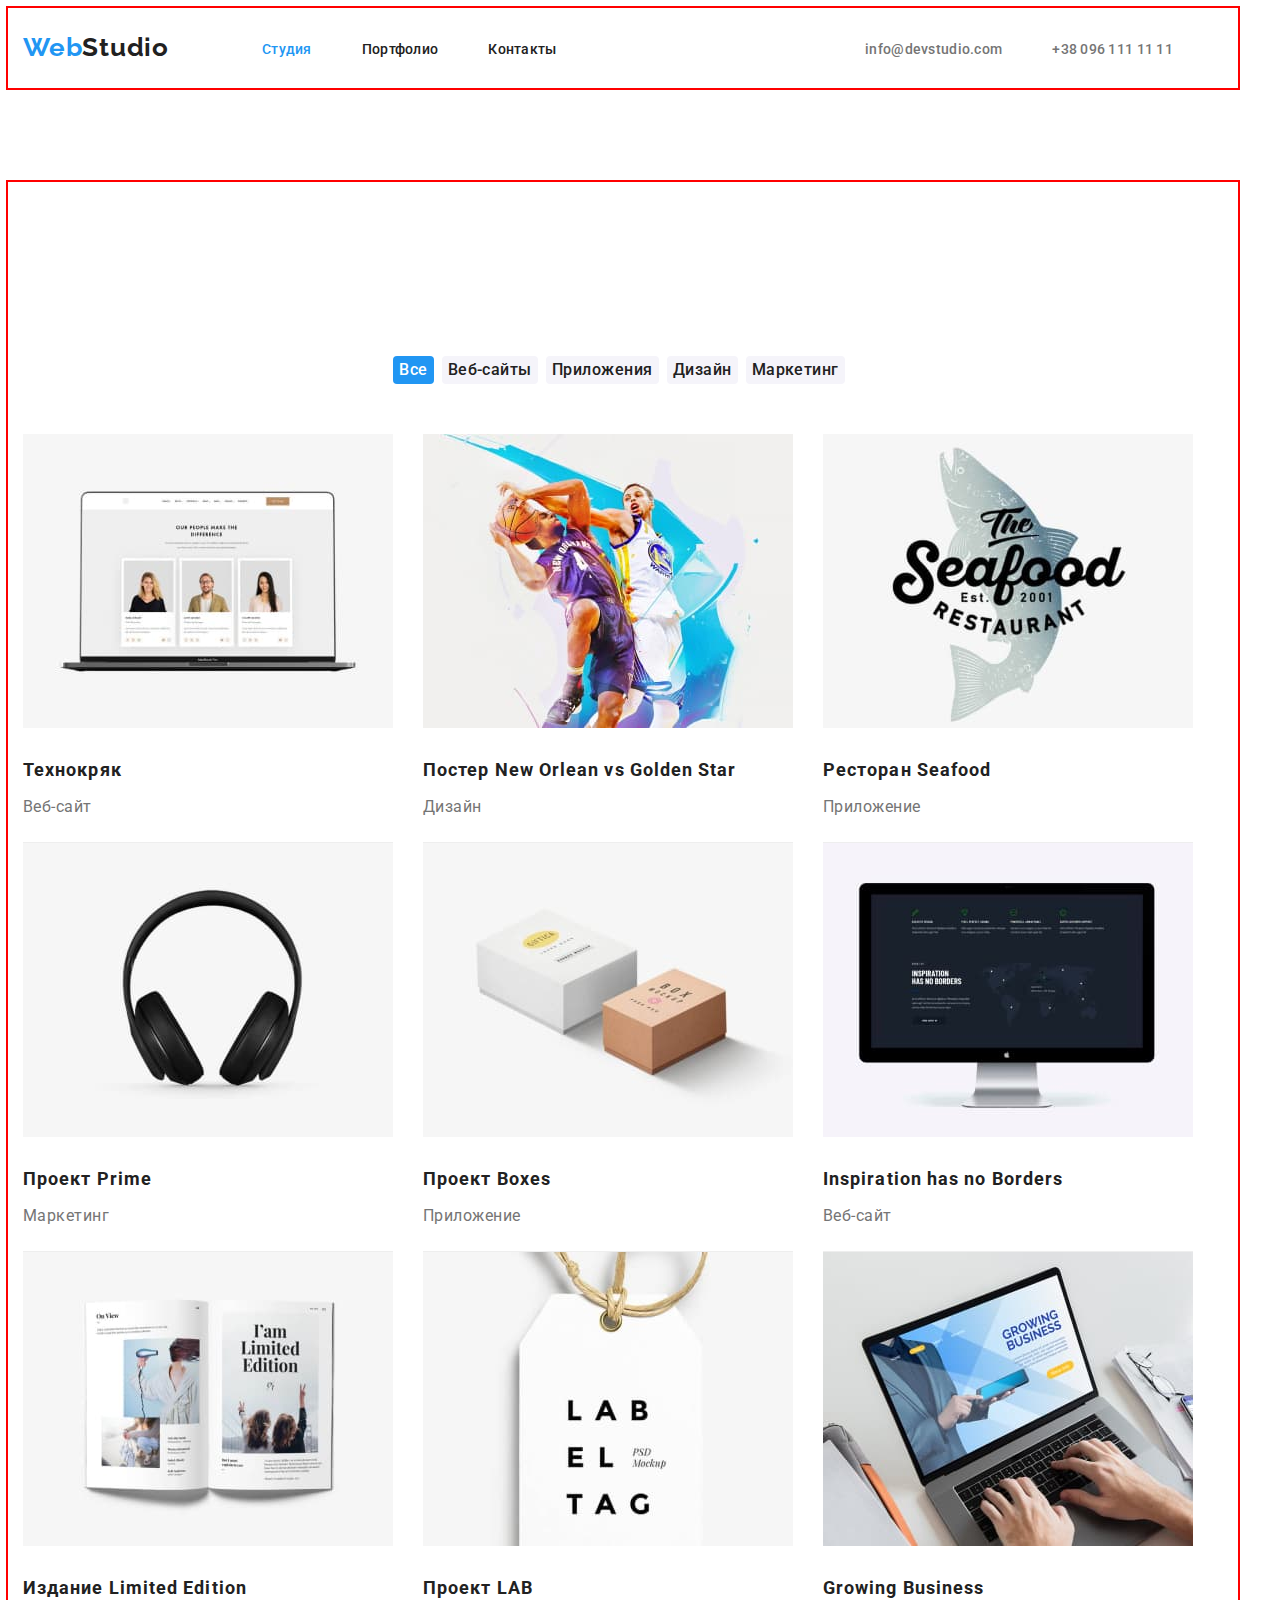
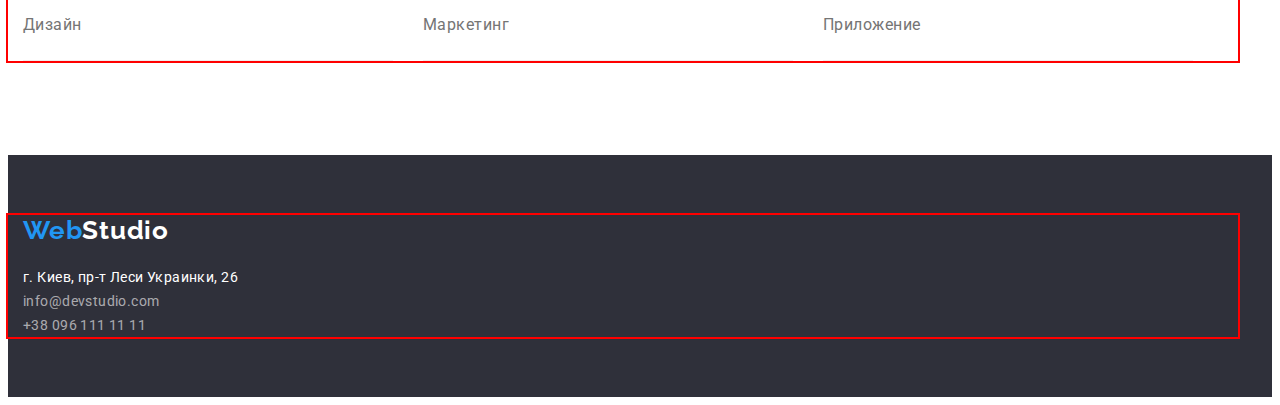
==== portfolio.html @ 837ce67f "hw3" ====
<!DOCTYPE html>
<html lang="ru">
  <head>
    <meta charset="UTF-8" />
    <meta http-equiv="X-UA-Compatible" content="IE=edge" />
    <meta name="viewport" content="width=device-width, initial-scale=1.0" />
    <title>Document</title>
    <link rel="preconnect" href="https://fonts.googleapis.com" />
    <link rel="preconnect" href="https://fonts.gstatic.com" crossorigin />
    <link
      href="https://fonts.googleapis.com/css2?family=Raleway:wght@700&family=Roboto:wght@400;500;700;900&display=swap"
      rel="stylesheet"
    />
    <link
      rel="stylesheet"
      href="https://cdnjs.cloudflare.com/ajax/libs/modern-normalize/1.1.0/modern-normalize.min.css"
      integrity="sha512-wpPYUAdjBVSE4KJnH1VR1HeZfpl1ub8YT/NKx4PuQ5NmX2tKuGu6U/JRp5y+Y8XG2tV+wKQpNHVUX03MfMFn9Q=="
      crossorigin="anonymous"
      referrerpolicy="no-referrer"
    />
    <link rel="stylesheet" href="./css/styles.css" />
  </head>
  <body>
    <header class="header">
      <div class="container header-container">
        <a href="" class="logo"
          >Web<span class="logo-text-header">Studio</span></a
        >
        <nav class="header-navigation">
          <ul class="header-list list">
            <li><a class="header-link nav current" href="">Студия</a></li>
            <li>
              <a class="header-link nav" href="./portfolio.html">Портфолио</a>
            </li>
            <li><a class="header-link nav" href="">Контакты</a></li>
          </ul>
        </nav>
        <div class="header-contacts-wraper">
          <ul class="list header-contacts">
            <li>
              <a class="header-link contact" href="mailto:info@devstudio.com"
                >info@devstudio.com</a
              >
            </li>
            <li>
              <a class="header-link contact" href="tel:+380961111111"
                >+38 096 111 11 11</a
              >
            </li>
          </ul>
        </div>
      </div>
    </header>
    <main>
      <section class="works section">
        <div class="container">
          <h1 class="visually-hidden">Works</h1>
          <ul class="filters-list list">
            <li>
              <button class="filters-btn current-btn" type="button">Все</button>
            </li>
            <li>
              <button class="filters-btn" type="button">Веб-сайты</button>
            </li>
            <li>
              <button class="filters-btn" type="button">Приложения</button>
            </li>
            <li><button class="filters-btn" type="button">Дизайн</button></li>
            <li>
              <button class="filters-btn" type="button">Маркетинг</button>
            </li>
          </ul>
          <ul class="list works-list">
            <li class="works-item">
              <a href="">
                <img
                  src="./images/project1.jpg"
                  alt="работа Технокряк"
                  width="370"
                  height="294"
                />
                <h3 class="works-title">Технокряк</h3>
                <p class="works-title-pre">Веб-сайт</p>
              </a>
            </li>
            <li class="works-item">
              <a href="">
                <img
                  src="./images/project2.jpg"
                  alt="работа Постер New Orlean vs Golden Star"
                  width="370"
                  height="294"
                />
                <h3 class="works-title">Постер New Orlean vs Golden Star</h3>
                <p class="works-title-pre">Дизайн</p>
              </a>
            </li>
            <li class="works-item">
              <a href="">
                <img
                  src="./images/project3.jpg"
                  alt="работа Ресторан Seafood"
                  width="370"
                  height="294"
                />
                <h3 class="works-title">Ресторан Seafood</h3>
                <p class="works-title-pre">Приложение</p>
              </a>
            </li>
            <li class="works-item">
              <a href="">
                <img
                  src="./images/project4.jpg"
                  alt="работа Проект Prime"
                  width="370"
                  height="294"
                />
                <h3 class="works-title">Проект Prime</h3>
                <p class="works-title-pre">Маркетинг</p>
              </a>
            </li>
            <li class="works-item">
              <a href="">
                <img
                  src="./images/project5.jpg"
                  alt="работа Проект Boxes"
                  width="370"
                  height="294"
                />
                <h3 class="works-title">Проект Boxes</h3>
                <p class="works-title-pre">Приложение</p>
              </a>
            </li>
            <li class="works-item">
              <a href="">
                <img
                  src="./images/project6.jpg"
                  alt="работа Inspiration has no Borders"
                  width="370"
                  height="294"
                />
                <h3 class="works-title">Inspiration has no Borders</h3>
                <p class="works-title-pre">Веб-сайт</p>
              </a>
            </li>
            <li class="works-item">
              <a href="">
                <img
                  src="./images/project7.jpg"
                  alt="работа Издание Limited Edition"
                  width="370"
                  height="294"
                />
                <h3 class="works-title">Издание Limited Edition</h3>
                <p class="works-title-pre">Дизайн</p>
              </a>
            </li>
            <li class="works-item">
              <a href="">
                <img
                  src="./images/project8.jpg"
                  alt="работа Проект LAB"
                  width="370"
                  height="294"
                />
                <h3 class="works-title">Проект LAB</h3>
                <p class="works-title-pre">Маркетинг</p>
              </a>
            </li>
            <li class="works-item">
              <a href="">
                <img
                  src="./images/project9.jpg"
                  alt="работа Growing Business"
                  width="370"
                  height="294"
                />
                <h3 class="works-title">Growing Business</h3>
                <p class="works-title-pre">Приложение</p>
              </a>
            </li>
          </ul>
        </div>
      </section>
    </main>
    <footer class="footer">
      <div class="container">
        <a class="logo footer-logo" href="./index.html"
          >Web<span class="logo-text-footer">Studio</span></a
        >
        <address class="footer-list">
          <ul class="list">
            <li>
              <a
                class="footer-address"
                href="https://goo.gl/maps/Gs2r9fRiEiPHx9m86"
                >г. Киев, пр-т Леси Украинки, 26</a
              >
            </li>
            <li>
              <a
                class="footer-address contacts"
                href="mailto:info@devstudio.com"
                >info@devstudio.com</a
              >
            </li>
            <li>
              <a class="footer-address contacts" href="tel:+380961111111"
                >+38 096 111 11 11</a
              >
            </li>
          </ul>
        </address>
      </div>
    </footer>
  </body>
</html>
---- css/styles.css ----
:root {
  --text-color-major-white: #ffffff;
  --text-color-major-dark: #212121;
  --text-color-grey: #757575;
  --accent-color: #2196f3;
  --logo-color-blue: #2196f3;
  --bg-black-color: #2f303a;
  --bg-pepel-color: #f5f4fa;
  --transparent-grey-color: rgba(255, 255, 255, 0.6);
  --button-blue-color: #188ce8;
}

p,
h1,
h2,
h3,
h4,
h5,
h6 {
  margin: 0;
}

ul {
  margin: 0;
  padding: 0;
}

body {
  font-family: "Roboto", sans-serif;
  background-color: var(--text-color-major-white);
}

a {
  text-decoration: none;
}

.list {
  list-style: none;
}

.container {
  width: 1200px;
  padding-left: 15px;
  padding-right: 15px;
  margin: 0, auto;
  outline: 2px solid red;
}

.section {
  padding-top: 94px;
  padding-bottom: 94px;
}

.visually-hidden {
  position: absolute;
  white-space: nowrap;
  width: 1px;
  height: 1px;
  overflow: hidden;
  border: 0;
  padding: 0;
  clip: rect(0 0 0 0);
  clip-path: inset(50%);
  margin: -1px;
}
.title-text-second {
  font-weight: 700;
  font-size: 36px;
  line-height: calc(42 / 36);
  text-align: center;
  letter-spacing: 0.03em;
  color: var(--text-color-major-dark);
}

/*-------- HEADER --------*/

.logo {
  font-family: "Raleway", sans-serif;
  font-weight: bold;
  font-size: 26px;
  line-height: calc(31 / 26);
  letter-spacing: 0.03em;
  color: var(--accent-color);
  padding-top: 24px;
  padding-bottom: 25px;
  margin-right: 93px;
}
.logo-text-header {
  color: var(--text-color-major-dark);
}
.header-container {
  display: flex;
}
.header-navigation {
  display: flex;
  align-items: center;
}
.header-list {
  display: flex;
}
.header-contacts {
  display: flex;
  align-items: center;
}
.header-contacts-wraper {
  display: flex;
  margin-left: auto;
}
.header-link {
  font-weight: 500;
  font-size: 14px;
  line-height: calc(16 / 14);
  letter-spacing: 0.02em;
  padding-top: 32px;
  padding-bottom: 32px;
  margin-right: 50px;
}
.nav {
  color: var(--text-color-major-dark);
}
.current {
  color: var(--accent-color);
}
.contact {
  color: var(--text-color-grey);
}
.header-link:hover,
.header-link:focus {
  color: var(--accent-color);
}

/*-------- MAIN --------*/

/* hero */
.hero {
  background-color: var(--bg-black-color);
  /* padding: 200px 452px 280px 452px; */
}
.hero-title {
  font-weight: 900;
  font-size: 44px;
  line-height: 1.36;
  text-align: center;
  letter-spacing: 0.06em;
  text-transform: uppercase;
  color: var(--text-color-major-white);
  margin-bottom: 30px;
  width: 696px;
  /* margin: 0, auto; */
}
.hero-button {
  font-family: inherit;
  font-weight: 700;
  font-size: 16px;
  line-height: 1.87;
  text-align: center;
  letter-spacing: 0.06em;
  color: var(--text-color-major-white);
  background-color: var(--accent-color);
  cursor: pointer;
  border: 0;
  border-radius: 4px;
  /* margin: 0, auto; */
}
.hero-button:hover,
.hero-button:focus {
  background-color: var(--button-blue-color);
}

/* Features */
.features-list {
  display: flex;
}
.features-item + .features-item {
  margin-left: 30px;
}
.features-title {
  font-weight: 700;
  font-size: 14px;
  line-height: calc(16 / 14);
  letter-spacing: 0.03em;
  text-transform: uppercase;
  color: var(--text-color-major-dark);
  margin-bottom: 10px;
}
.features-description {
  font-size: 14px;
  line-height: 1.71;
  letter-spacing: 0.03em;
  color: var(--text-color-grey);
}
/* presentation */
.presentation-title {
  margin-bottom: 50px;
}
.presentation-list {
  display: flex;
  align-items: flex-start;
}
.presentation-item + .presentation-item {
  margin-left: 30px;
}

/* team */
.team {
  background-color: var(--bg-pepel-color);
}
.team-title {
  margin-bottom: 50px;
}
.team-list {
  background-color: var(--text-color-major-white);
  display: flex;
  margin-left: -30px;
}
.team-item {
  width: calc(100% / 4 -30px);
  margin-left: 30px;
}
.team-employee {
  font-weight: 500;
  font-size: 16px;
  line-height: calc(19 / 16);
  text-align: center;
  letter-spacing: 0.03em;
  color: var(--text-color-major-dark);
  margin-top: 30px;
}
.team-role {
  font-size: 16px;
  line-height: calc(19 / 16);
  text-align: center;
  letter-spacing: 0.03em;
  color: var(--text-color-grey);
  margin-top: 10px;
  /* margin-bottom: 30px; */
}

/*-------- FOOTER --------*/
.footer {
  background-color: var(--bg-black-color);
  padding-top: 60px;
  padding-bottom: 60px;
}
.logo-text-footer {
  color: var(--text-color-major-white);
}
.footer-list {
  margin-top: 20px;
}
.footer-address {
  font-style: normal;
  font-weight: 400;
  font-size: 14px;
  line-height: 1.71;
  letter-spacing: 0.03em;
  color: var(--text-color-major-white);
  margin-top: 9px;
}
.contacts {
  color: var(--transparent-grey-color);
}
.footer-address:hover,
.footer-address:focus {
  color: var(--accent-color);
}

/*-------- PORTFOLIO --------*/
/* filters */
.filters-list {
  display: flex;
  justify-content: center;
}
.filters-btn {
  font-family: "Roboto", sans-serif;
  font-weight: 500;
  font-size: 16px;
  line-height: 1.62;
  text-align: center;
  letter-spacing: 0.03em;
  color: var(--text-color-major-dark);
  background-color: var(--bg-pepel-color);
  cursor: pointer;
  border: 0;
  border-radius: 4px;
  margin-top: 174px;
}
.filters-btn {
  margin-right: 8px;
  margin-bottom: 50px;
}
.current-btn {
  background-color: var(--logo-color-blue);
  color: var(--text-color-major-white);
}
.filters-btn:hover,
.filters-btn:focus {
  color: var(--text-color-major-white);
  background-color: var(--accent-color);
}
/* works */
.works-list {
  display: flex;
  margin-left: -30px;
  flex-wrap: wrap;
}
.works-item {
  width: calc(100% / 3 -30px);
  margin-left: 30px;
  border-bottom: 1px solid #eeeeee;
}
.works-title {
  font-weight: 700;
  font-size: 18px;
  line-height: 2;
  letter-spacing: 0.06em;
  color: var(--text-color-major-dark);
  margin-top: 20px;
}
.works-title-pre {
  font-size: 16px;
  line-height: 1.87;
  letter-spacing: 0.03em;
  color: var(--text-color-grey);
  margin-top: 4px;
  margin-bottom: 20px;
}
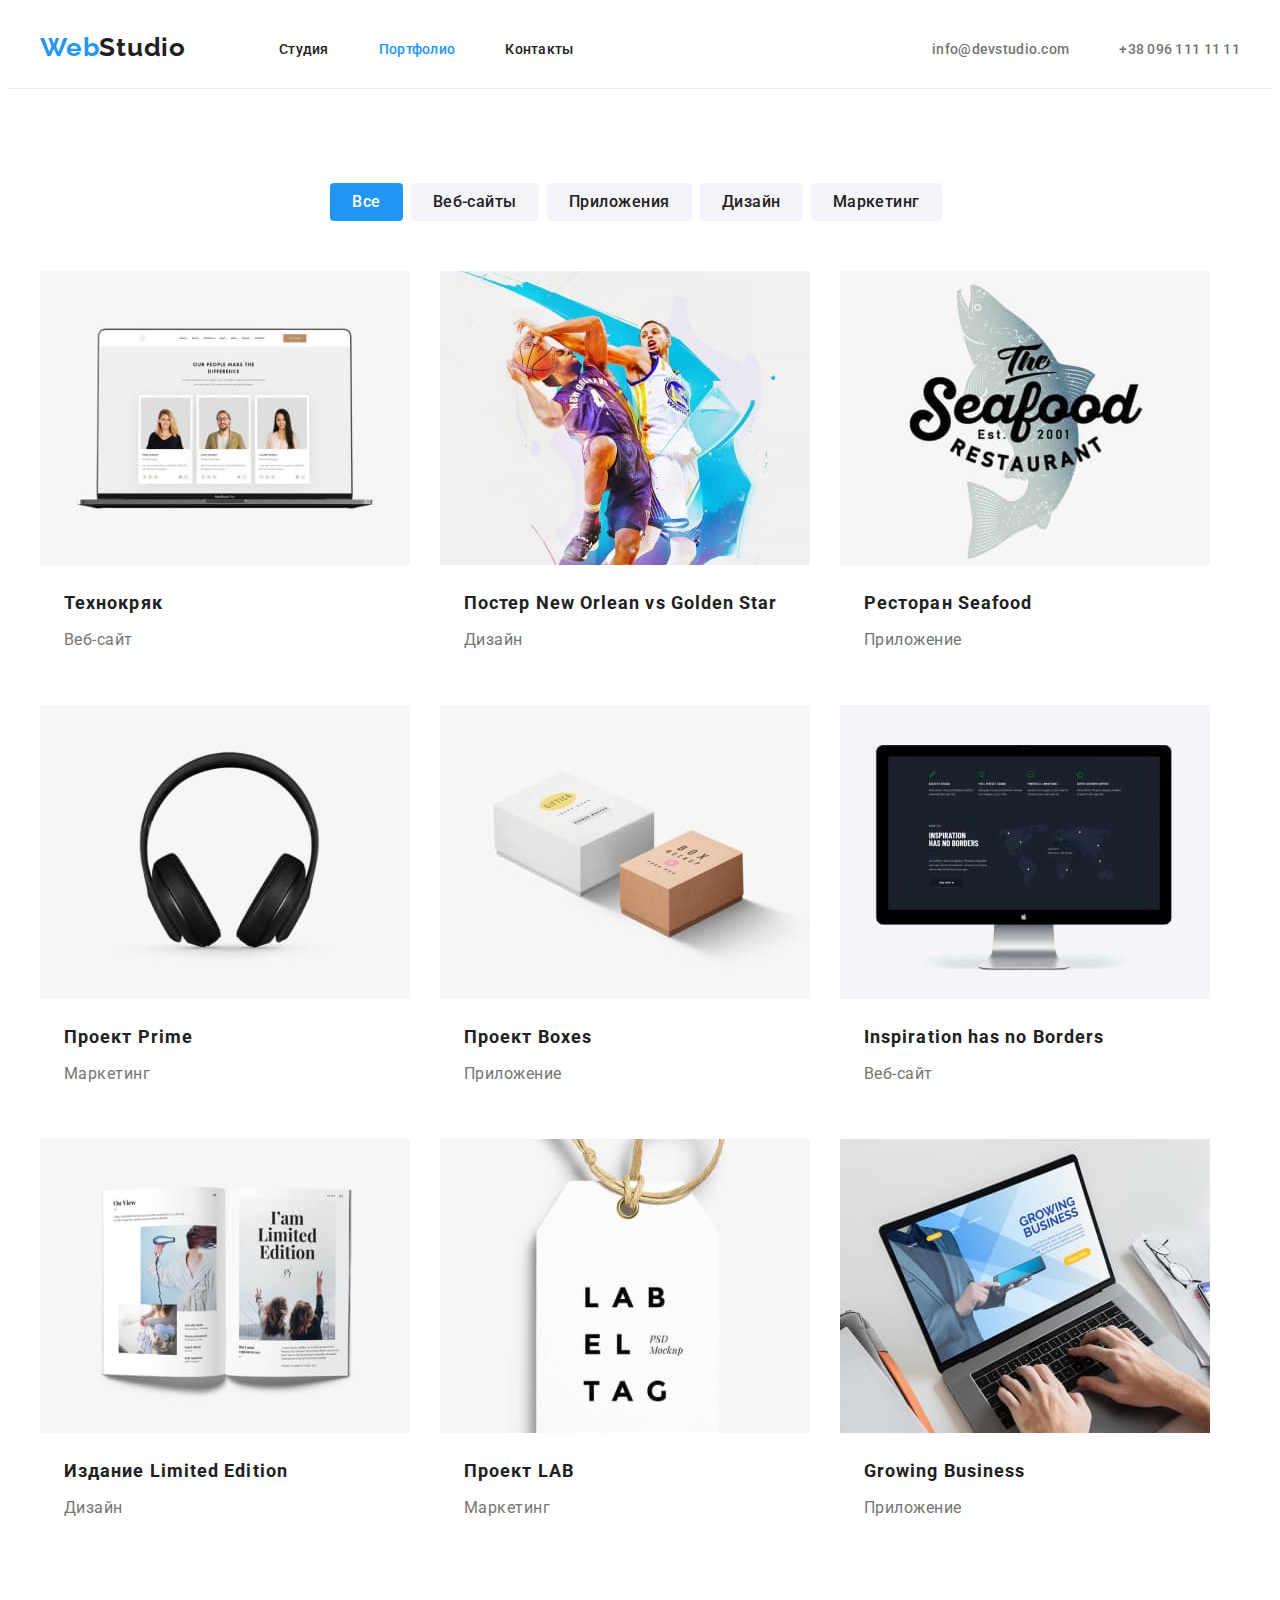
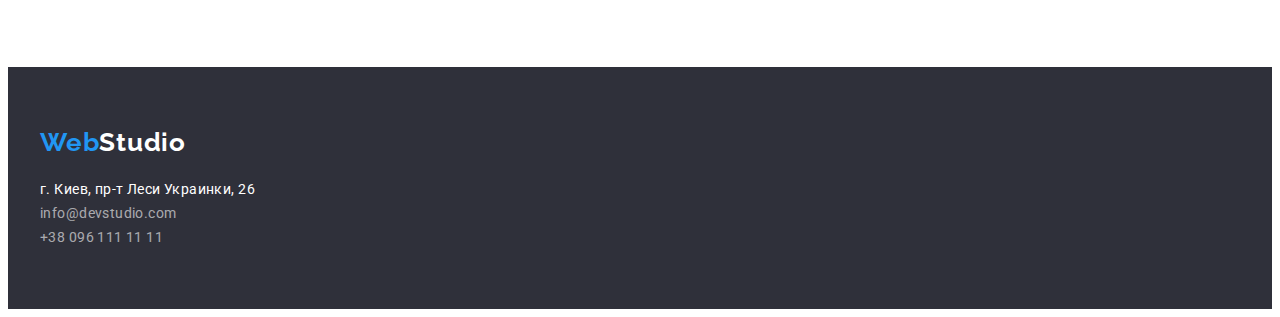
==== commit 9f405576: "corrections after checking" ====
--- a/portfolio.html
+++ b/portfolio.html
@@ -28,16 +28,22 @@
         >
         <nav class="header-navigation">
           <ul class="header-list list">
-            <li><a class="header-link nav current" href="">Студия</a></li>
-            <li>
-              <a class="header-link nav" href="./portfolio.html">Портфолио</a>
-            </li>
-            <li><a class="header-link nav" href="">Контакты</a></li>
+            <li class="item">
+              <a class="header-link nav" href="./index.html">Студия</a>
+            </li>
+            <li class="item">
+              <a class="header-link nav current" href="./portfolio.html"
+                >Портфолио</a
+              >
+            </li>
+            <li class="item">
+              <a class="header-link nav" href="">Контакты</a>
+            </li>
           </ul>
         </nav>
         <div class="header-contacts-wraper">
           <ul class="list header-contacts">
-            <li>
+            <li class="item">
               <a class="header-link contact" href="mailto:info@devstudio.com"
                 >info@devstudio.com</a
               >
@@ -79,8 +85,10 @@
                   width="370"
                   height="294"
                 />
-                <h3 class="works-title">Технокряк</h3>
-                <p class="works-title-pre">Веб-сайт</p>
+                <div class="description-work">
+                  <h3 class="works-title">Технокряк</h3>
+                  <p class="works-title-pre">Веб-сайт</p>
+                </div>
               </a>
             </li>
             <li class="works-item">
@@ -91,8 +99,10 @@
                   width="370"
                   height="294"
                 />
-                <h3 class="works-title">Постер New Orlean vs Golden Star</h3>
-                <p class="works-title-pre">Дизайн</p>
+                <div class="description-work">
+                  <h3 class="works-title">Постер New Orlean vs Golden Star</h3>
+                  <p class="works-title-pre">Дизайн</p>
+                </div>
               </a>
             </li>
             <li class="works-item">
@@ -103,8 +113,10 @@
                   width="370"
                   height="294"
                 />
-                <h3 class="works-title">Ресторан Seafood</h3>
-                <p class="works-title-pre">Приложение</p>
+                <div class="description-work">
+                  <h3 class="works-title">Ресторан Seafood</h3>
+                  <p class="works-title-pre">Приложение</p>
+                </div>
               </a>
             </li>
             <li class="works-item">
@@ -115,8 +127,10 @@
                   width="370"
                   height="294"
                 />
-                <h3 class="works-title">Проект Prime</h3>
-                <p class="works-title-pre">Маркетинг</p>
+                <div class="description-work">
+                  <h3 class="works-title">Проект Prime</h3>
+                  <p class="works-title-pre">Маркетинг</p>
+                </div>
               </a>
             </li>
             <li class="works-item">
@@ -127,8 +141,10 @@
                   width="370"
                   height="294"
                 />
-                <h3 class="works-title">Проект Boxes</h3>
-                <p class="works-title-pre">Приложение</p>
+                <div class="description-work">
+                  <h3 class="works-title">Проект Boxes</h3>
+                  <p class="works-title-pre">Приложение</p>
+                </div>
               </a>
             </li>
             <li class="works-item">
@@ -139,8 +155,10 @@
                   width="370"
                   height="294"
                 />
-                <h3 class="works-title">Inspiration has no Borders</h3>
-                <p class="works-title-pre">Веб-сайт</p>
+                <div class="description-work">
+                  <h3 class="works-title">Inspiration has no Borders</h3>
+                  <p class="works-title-pre">Веб-сайт</p>
+                </div>
               </a>
             </li>
             <li class="works-item">
@@ -151,8 +169,10 @@
                   width="370"
                   height="294"
                 />
-                <h3 class="works-title">Издание Limited Edition</h3>
-                <p class="works-title-pre">Дизайн</p>
+                <div class="description-work">
+                  <h3 class="works-title">Издание Limited Edition</h3>
+                  <p class="works-title-pre">Дизайн</p>
+                </div>
               </a>
             </li>
             <li class="works-item">
@@ -163,8 +183,10 @@
                   width="370"
                   height="294"
                 />
-                <h3 class="works-title">Проект LAB</h3>
-                <p class="works-title-pre">Маркетинг</p>
+                <div class="description-work">
+                  <h3 class="works-title">Проект LAB</h3>
+                  <p class="works-title-pre">Маркетинг</p>
+                </div>
               </a>
             </li>
             <li class="works-item">
@@ -175,8 +197,10 @@
                   width="370"
                   height="294"
                 />
-                <h3 class="works-title">Growing Business</h3>
-                <p class="works-title-pre">Приложение</p>
+                <div class="description-work">
+                  <h3 class="works-title">Growing Business</h3>
+                  <p class="works-title-pre">Приложение</p>
+                </div>
               </a>
             </li>
           </ul>
--- a/css/styles.css
+++ b/css/styles.css
@@ -25,6 +25,12 @@
   padding: 0;
 }
 
+img {
+  display: block;
+  max-width: 100%;
+  height: auto;
+}
+
 body {
   font-family: "Roboto", sans-serif;
   background-color: var(--text-color-major-white);
@@ -42,8 +48,7 @@
   width: 1200px;
   padding-left: 15px;
   padding-right: 15px;
-  margin: 0, auto;
-  outline: 2px solid red;
+  margin: 0 auto;
 }
 
 .section {
@@ -73,7 +78,9 @@
 }
 
 /*-------- HEADER --------*/
-
+.header {
+  border-bottom: 1px solid #ececec;
+}
 .logo {
   font-family: "Raleway", sans-serif;
   font-weight: bold;
@@ -90,17 +97,17 @@
 }
 .header-container {
   display: flex;
-}
-.header-navigation {
-  display: flex;
   align-items: center;
 }
+/* .header-navigation {
+  display: flex;
+  align-items: center;
+} */
 .header-list {
   display: flex;
 }
 .header-contacts {
   display: flex;
-  align-items: center;
 }
 .header-contacts-wraper {
   display: flex;
@@ -113,6 +120,9 @@
   letter-spacing: 0.02em;
   padding-top: 32px;
   padding-bottom: 32px;
+  /* margin-right: 50px; */
+}
+.item {
   margin-right: 50px;
 }
 .nav {
@@ -134,7 +144,8 @@
 /* hero */
 .hero {
   background-color: var(--bg-black-color);
-  /* padding: 200px 452px 280px 452px; */
+  padding: 200px;
+  text-align: center;
 }
 .hero-title {
   font-weight: 900;
@@ -144,9 +155,9 @@
   letter-spacing: 0.06em;
   text-transform: uppercase;
   color: var(--text-color-major-white);
-  margin-bottom: 30px;
   width: 696px;
-  /* margin: 0, auto; */
+  margin: 0 auto;
+  /* margin-bottom: 30px; */
 }
 .hero-button {
   font-family: inherit;
@@ -160,7 +171,8 @@
   cursor: pointer;
   border: 0;
   border-radius: 4px;
-  /* margin: 0, auto; */
+  padding: 10px 32px;
+  margin-top: 30px;
 }
 .hero-button:hover,
 .hero-button:focus {
@@ -168,8 +180,14 @@
 }
 
 /* Features */
+.features-container {
+  padding-top: 0;
+}
 .features-list {
   display: flex;
+}
+.features-item {
+  min-width: 270px;
 }
 .features-item + .features-item {
   margin-left: 30px;
@@ -195,7 +213,7 @@
 }
 .presentation-list {
   display: flex;
-  align-items: flex-start;
+  /* align-items: flex-start; */
 }
 .presentation-item + .presentation-item {
   margin-left: 30px;
@@ -209,14 +227,18 @@
   margin-bottom: 50px;
 }
 .team-list {
+  display: flex;
+  /* margin-left: -30px; */
+}
+.team-item {
   background-color: var(--text-color-major-white);
-  display: flex;
-  margin-left: -30px;
-}
-.team-item {
-  width: calc(100% / 4 -30px);
+  width: calc(100% / 4);
   margin-left: 30px;
 }
+.team-item:first-child {
+  margin-left: 0;
+}
+
 .team-employee {
   font-weight: 500;
   font-size: 16px;
@@ -224,7 +246,7 @@
   text-align: center;
   letter-spacing: 0.03em;
   color: var(--text-color-major-dark);
-  margin-top: 30px;
+  margin-bottom: 10px;
 }
 .team-role {
   font-size: 16px;
@@ -232,8 +254,11 @@
   text-align: center;
   letter-spacing: 0.03em;
   color: var(--text-color-grey);
-  margin-top: 10px;
+  /* margin-top: 10px; */
   /* margin-bottom: 30px; */
+}
+.description-cart {
+  padding: 30px 0px;
 }
 
 /*-------- FOOTER --------*/
@@ -242,6 +267,13 @@
   padding-top: 60px;
   padding-bottom: 60px;
 }
+.footer-logo {
+  display: block;
+  margin-right: 0;
+  margin-bottom: 20px;
+  padding: 0;
+}
+
 .logo-text-footer {
   color: var(--text-color-major-white);
 }
@@ -270,6 +302,7 @@
 .filters-list {
   display: flex;
   justify-content: center;
+  margin-bottom: 50px;
 }
 .filters-btn {
   font-family: "Roboto", sans-serif;
@@ -283,12 +316,10 @@
   cursor: pointer;
   border: 0;
   border-radius: 4px;
-  margin-top: 174px;
-}
-.filters-btn {
+  padding: 6px 22px;
   margin-right: 8px;
-  margin-bottom: 50px;
-}
+}
+
 .current-btn {
   background-color: var(--logo-color-blue);
   color: var(--text-color-major-white);
@@ -301,13 +332,17 @@
 /* works */
 .works-list {
   display: flex;
-  margin-left: -30px;
   flex-wrap: wrap;
 }
 .works-item {
-  width: calc(100% / 3 -30px);
   margin-left: 30px;
-  border-bottom: 1px solid #eeeeee;
+  margin-bottom: 30px;
+}
+.works-item:nth-child(3n + 1) {
+  margin-left: 0;
+}
+.description-work {
+  padding: 20px 24px;
 }
 .works-title {
   font-weight: 700;
@@ -315,13 +350,11 @@
   line-height: 2;
   letter-spacing: 0.06em;
   color: var(--text-color-major-dark);
-  margin-top: 20px;
+  margin-bottom: 4px;
 }
 .works-title-pre {
   font-size: 16px;
   line-height: 1.87;
   letter-spacing: 0.03em;
   color: var(--text-color-grey);
-  margin-top: 4px;
-  margin-bottom: 20px;
-}
+}
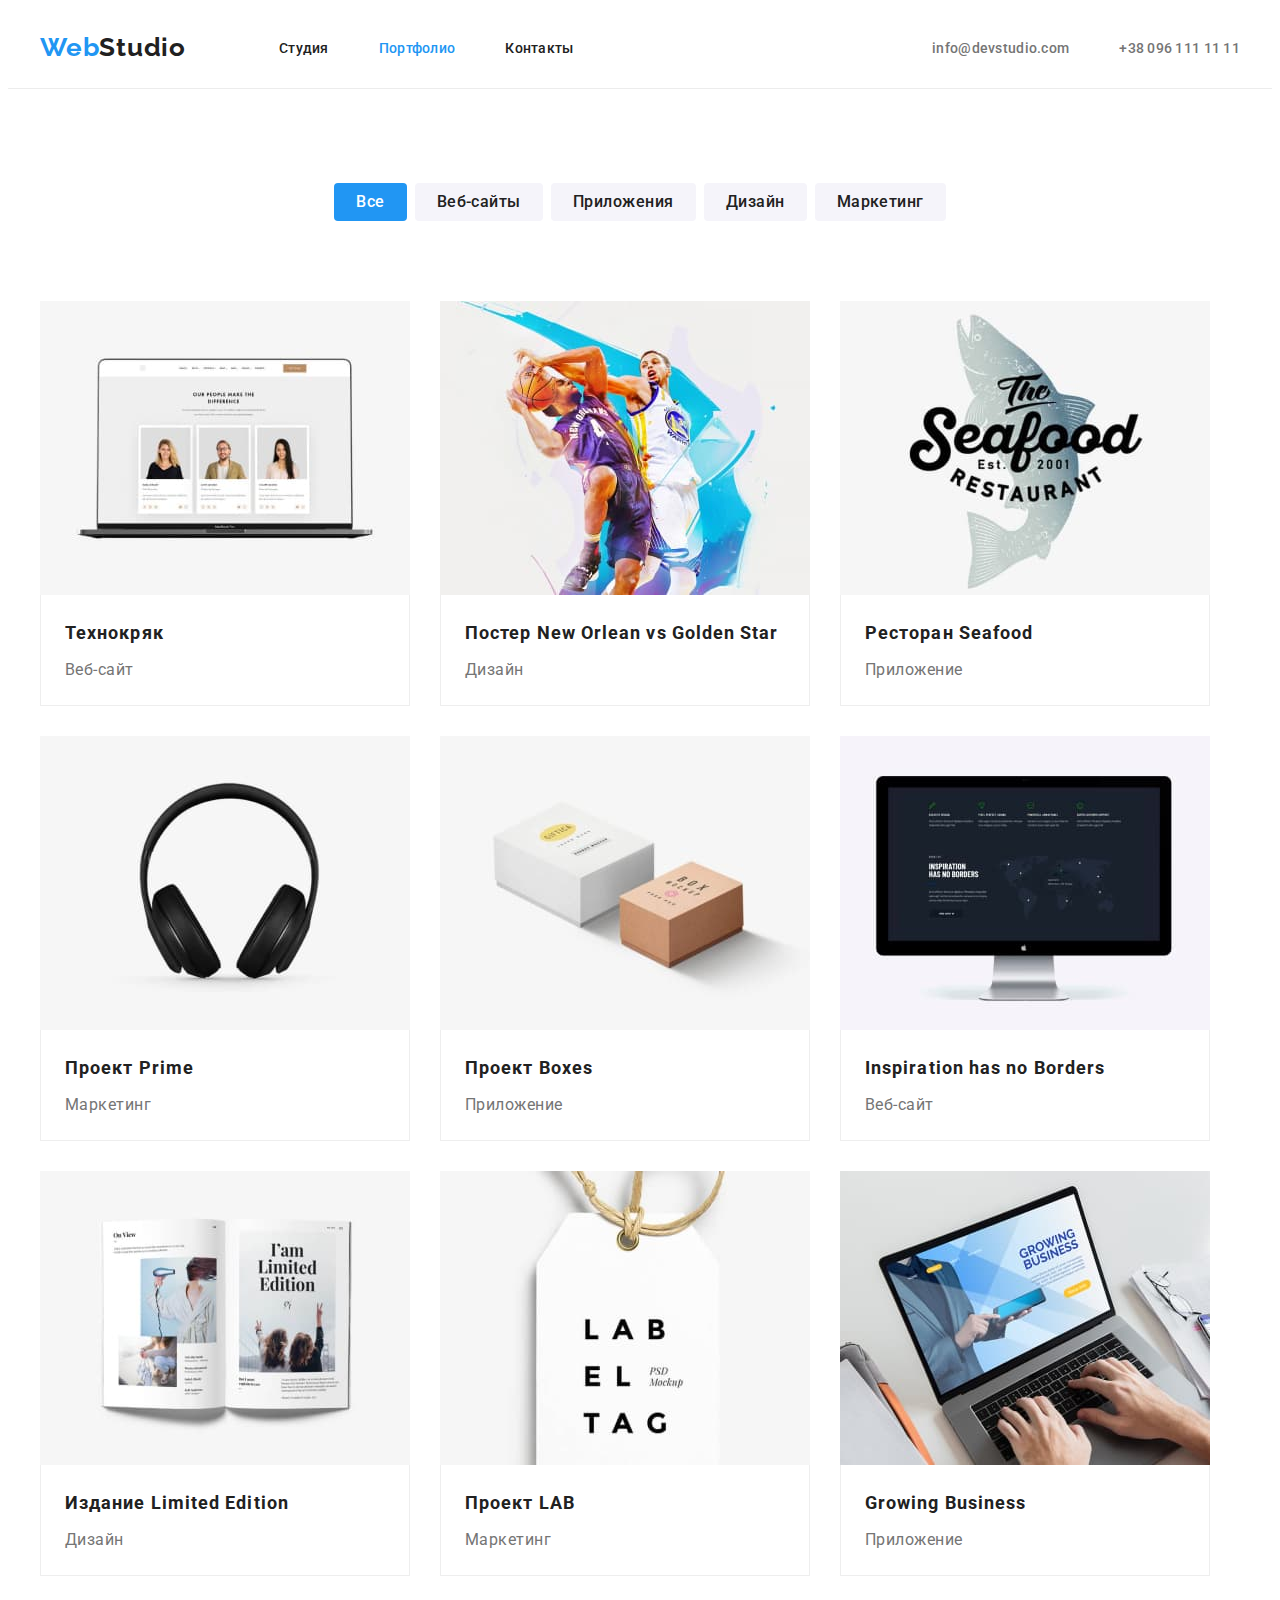
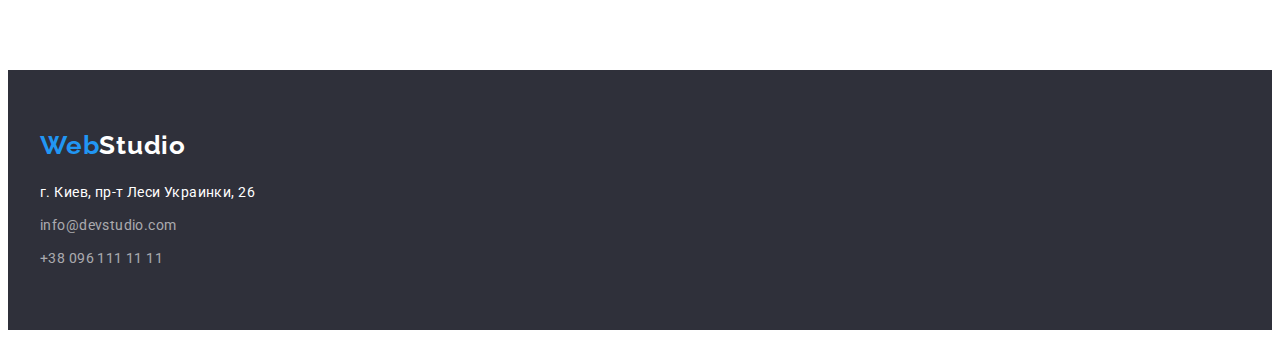
==== commit b8b17029: "re-submit" ====
--- a/portfolio.html
+++ b/portfolio.html
@@ -29,7 +29,7 @@
         <nav class="header-navigation">
           <ul class="header-list list">
             <li class="item">
-              <a class="header-link nav" href="./index.html">Студия</a>
+              <a class="header-link nav" href="">Студия</a>
             </li>
             <li class="item">
               <a class="header-link nav current" href="./portfolio.html"
@@ -41,20 +41,18 @@
             </li>
           </ul>
         </nav>
-        <div class="header-contacts-wraper">
-          <ul class="list header-contacts">
-            <li class="item">
-              <a class="header-link contact" href="mailto:info@devstudio.com"
-                >info@devstudio.com</a
-              >
-            </li>
-            <li>
-              <a class="header-link contact" href="tel:+380961111111"
-                >+38 096 111 11 11</a
-              >
-            </li>
-          </ul>
-        </div>
+        <ul class="list header-contacts">
+          <li class="item">
+            <a class="header-link contact" href="mailto:info@devstudio.com"
+              >info@devstudio.com</a
+            >
+          </li>
+          <li class="item">
+            <a class="header-link contact" href="tel:+380961111111"
+              >+38 096 111 11 11</a
+            >
+          </li>
+        </ul>
       </div>
     </header>
     <main>
@@ -62,17 +60,19 @@
         <div class="container">
           <h1 class="visually-hidden">Works</h1>
           <ul class="filters-list list">
-            <li>
+            <li class="filters-list-item">
               <button class="filters-btn current-btn" type="button">Все</button>
             </li>
-            <li>
+            <li class="filters-list-item">
               <button class="filters-btn" type="button">Веб-сайты</button>
             </li>
-            <li>
+            <li class="filters-list-item">
               <button class="filters-btn" type="button">Приложения</button>
             </li>
-            <li><button class="filters-btn" type="button">Дизайн</button></li>
-            <li>
+            <li class="filters-list-item">
+              <button class="filters-btn" type="button">Дизайн</button>
+            </li>
+            <li class="filters-list-item">
               <button class="filters-btn" type="button">Маркетинг</button>
             </li>
           </ul>
@@ -214,21 +214,21 @@
         >
         <address class="footer-list">
           <ul class="list">
-            <li>
+            <li class="footer-list-item">
               <a
                 class="footer-address"
                 href="https://goo.gl/maps/Gs2r9fRiEiPHx9m86"
                 >г. Киев, пр-т Леси Украинки, 26</a
               >
             </li>
-            <li>
+            <li class="footer-list-item">
               <a
                 class="footer-address contacts"
                 href="mailto:info@devstudio.com"
                 >info@devstudio.com</a
               >
             </li>
-            <li>
+            <li class="footer-list-item">
               <a class="footer-address contacts" href="tel:+380961111111"
                 >+38 096 111 11 11</a
               >
--- a/css/styles.css
+++ b/css/styles.css
@@ -78,6 +78,17 @@
 }
 
 /*-------- HEADER --------*/
+.header-list {
+  display: flex;
+}
+.header-container {
+  display: flex;
+  align-items: center;
+}
+.header-contacts {
+  display: flex;
+  margin-left: auto;
+}
 .header {
   border-bottom: 1px solid #ececec;
 }
@@ -90,40 +101,25 @@
   color: var(--accent-color);
   padding-top: 24px;
   padding-bottom: 25px;
-  margin-right: 93px;
 }
 .logo-text-header {
   color: var(--text-color-major-dark);
 }
-.header-container {
-  display: flex;
-  align-items: center;
-}
-/* .header-navigation {
-  display: flex;
-  align-items: center;
-} */
-.header-list {
-  display: flex;
-}
-.header-contacts {
-  display: flex;
-}
-.header-contacts-wraper {
-  display: flex;
-  margin-left: auto;
+.header-navigation {
+  margin-left: 93px;
 }
 .header-link {
   font-weight: 500;
   font-size: 14px;
   line-height: calc(16 / 14);
   letter-spacing: 0.02em;
+  display: block;
   padding-top: 32px;
   padding-bottom: 32px;
-  /* margin-right: 50px; */
-}
-.item {
-  margin-right: 50px;
+  margin: 0;
+}
+.item:not(:first-child) {
+  margin-left: 50px;
 }
 .nav {
   color: var(--text-color-major-dark);
@@ -144,7 +140,7 @@
 /* hero */
 .hero {
   background-color: var(--bg-black-color);
-  padding: 200px;
+  padding: 200px 0px;
   text-align: center;
 }
 .hero-title {
@@ -156,7 +152,7 @@
   text-transform: uppercase;
   color: var(--text-color-major-white);
   width: 696px;
-  margin: 0 auto;
+  margin: 0px auto 30px auto;
   /* margin-bottom: 30px; */
 }
 .hero-button {
@@ -172,7 +168,7 @@
   border: 0;
   border-radius: 4px;
   padding: 10px 32px;
-  margin-top: 30px;
+  /* margin: 0; */
 }
 .hero-button:hover,
 .hero-button:focus {
@@ -187,7 +183,7 @@
   display: flex;
 }
 .features-item {
-  min-width: 270px;
+  width: 270px;
 }
 .features-item + .features-item {
   margin-left: 30px;
@@ -208,6 +204,9 @@
   color: var(--text-color-grey);
 }
 /* presentation */
+.presentation {
+  padding-top: 0;
+}
 .presentation-title {
   margin-bottom: 50px;
 }
@@ -254,8 +253,6 @@
   text-align: center;
   letter-spacing: 0.03em;
   color: var(--text-color-grey);
-  /* margin-top: 10px; */
-  /* margin-bottom: 30px; */
 }
 .description-cart {
   padding: 30px 0px;
@@ -277,8 +274,11 @@
 .logo-text-footer {
   color: var(--text-color-major-white);
 }
-.footer-list {
-  margin-top: 20px;
+.footer-list-item {
+  margin-bottom: 9px;
+}
+.footer-list-item:last-child {
+  margin-bottom: 0;
 }
 .footer-address {
   font-style: normal;
@@ -304,6 +304,9 @@
   justify-content: center;
   margin-bottom: 50px;
 }
+.filters-list-item + .filters-list-item {
+  margin-left: 8px;
+}
 .filters-btn {
   font-family: "Roboto", sans-serif;
   font-weight: 500;
@@ -317,7 +320,6 @@
   border: 0;
   border-radius: 4px;
   padding: 6px 22px;
-  margin-right: 8px;
 }
 
 .current-btn {
@@ -336,13 +338,15 @@
 }
 .works-item {
   margin-left: 30px;
-  margin-bottom: 30px;
+  margin-top: 30px;
 }
 .works-item:nth-child(3n + 1) {
   margin-left: 0;
 }
 .description-work {
   padding: 20px 24px;
+  border: 1px solid #eeeeee;
+  border-top: 0px;
 }
 .works-title {
   font-weight: 700;
